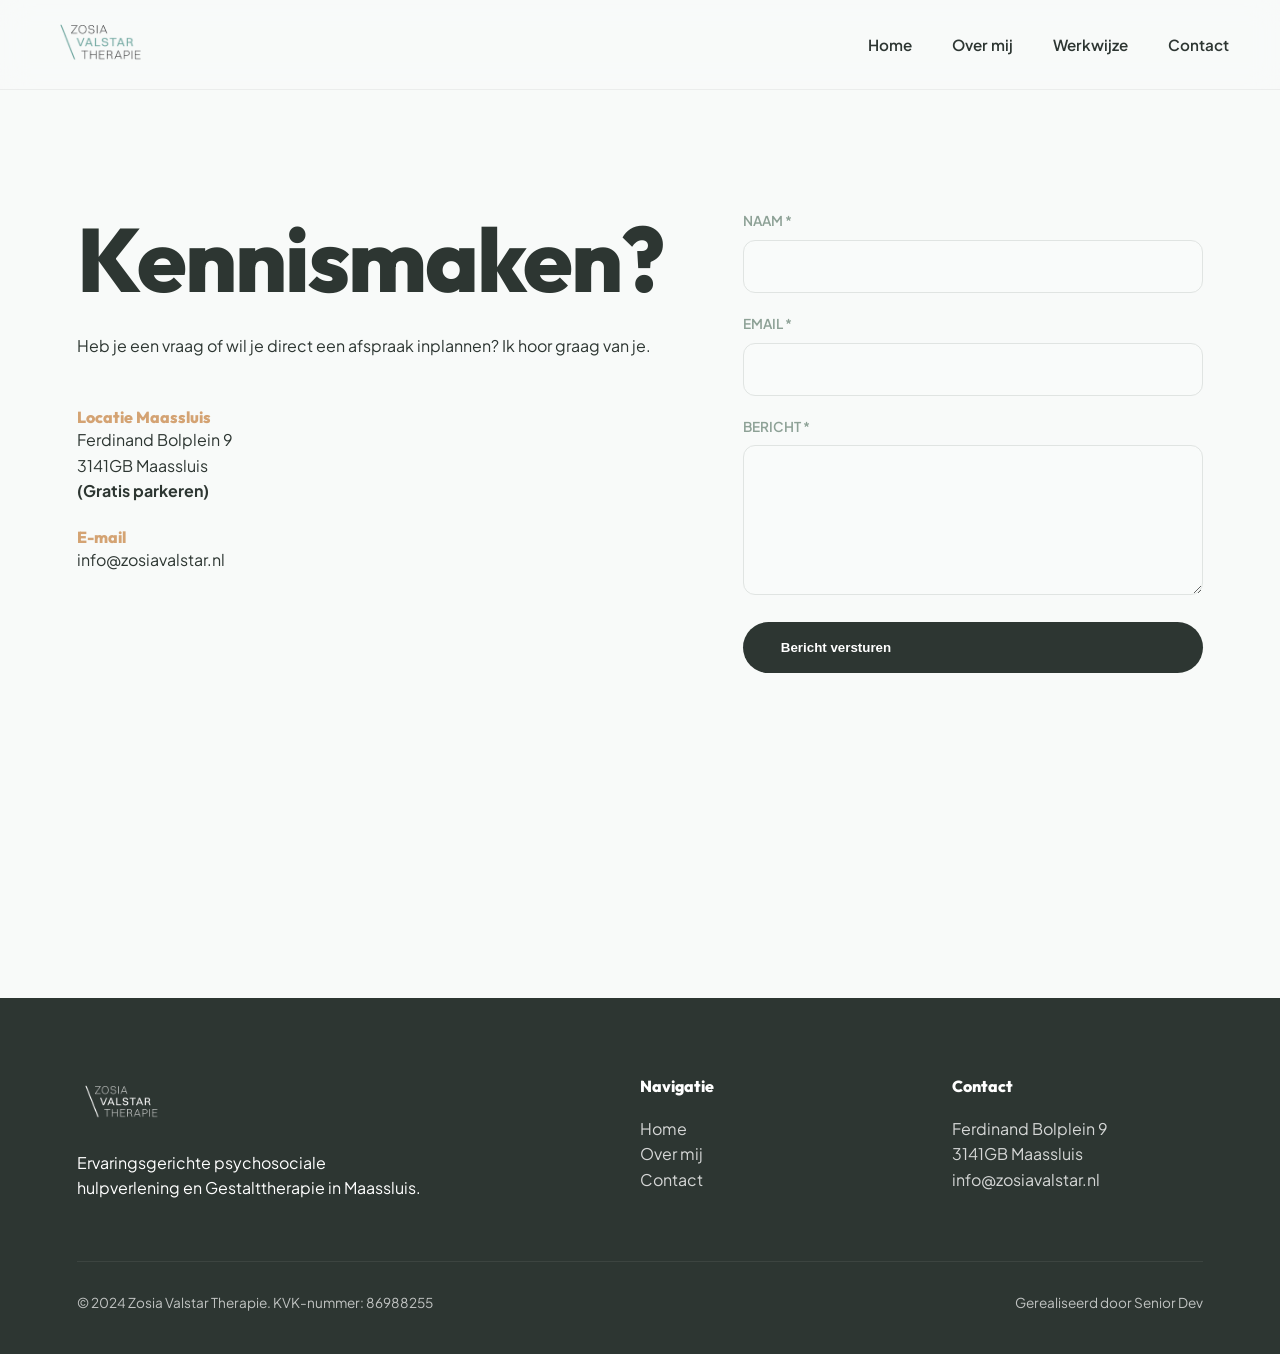
==== contact.html @ e58a418a "Add files via upload" ====
<!DOCTYPE html>
<html lang="nl">
<head>
    <meta charset="UTF-8">
    <meta name="viewport" content="width=device-width, initial-scale=1.0">
    <title>Contact | Zosia Valstar Therapie</title>
    <link rel="stylesheet" href="style.css">
</head>
<body>
    <div id="header-placeholder"></div>
    <main style="padding-top: var(--header-h);">
        <section class="section">
            <div class="contact-grid">
                <div class="reveal">
                    <h2 class="massive-title">Kennismaken?</h2>
                    <p>Heb je een vraag of wil je direct een afspraak inplannen? Ik hoor graag van je.</p>
                    <br><br>
                    <h4 class="text-accent">Locatie Maassluis</h4>
                    <p>Ferdinand Bolplein 9<br>3141GB Maassluis<br><strong>(Gratis parkeren)</strong></p>
                    <br>
                    <h4 class="text-accent">E-mail</h4>
                    <p>info@zosiavalstar.nl</p>
                    <br>
                    <div style="width: 100%; height: 250px; border-radius: var(--radius); overflow: hidden; margin-top: 30px;">
                        <iframe src="https://www.google.com/maps/embed?pb=!1m18!1m12!1m3!1d2462.8364843997784!2d4.246476112520864!3d51.91866717178971!2m3!1f0!2f0!3f0!3m2!1i1024!2i768!4f13.1!3m3!1m2!1s0x47c4490f23f81e7d%3A0xc068869c99666014!2sFerdinand%20Bolplein%209%2C%203141%20GB%20Maassluis!5e0!3m2!1snl!2snl!4v1715600000000!5m2!1snl!2snl" width="100%" height="100%" style="border:0;" allowfullscreen="" loading="lazy"></iframe>
                    </div>
                </div>
                <div class="form-card reveal">
                    <form action="https://formspree.io/f/jouw-id" method="POST">
                        <div class="f-group">
                            <label>Naam *</label>
                            <input type="text" name="name" required>
                        </div>
                        <div class="f-group">
                            <label>Email *</label>
                            <input type="email" name="email" required>
                        </div>
                        <div class="f-group">
                            <label>Bericht *</label>
                            <textarea name="message" required style="height: 150px;"></textarea>
                        </div>
                        <!-- Honeypot -->
                        <input type="text" name="_gotcha" style="display:none">
                        <button type="submit" class="btn" style="width: 100%;">Bericht versturen</button>
                    </form>
                </div>
            </div>
        </section>
    </main>
    <div id="footer-placeholder"></div>
    <script src="js/script.js"></script>
</body>
</html>
---- style.css ----
/* Google Fonts */
@import url('https://fonts.googleapis.com/css2?family=Outfit:wght@300;400;600;800&family=Plus+Jakarta+Sans:ital,wght@0,300;0,400;0,600;1,400&display=swap');

:root {
    --bg-light: #F8FAF9;
    --dark: #2D3632;
    --sage: #8DA196;
    --sage-light: #DCE3E0;
    --accent: #D4A373; /* Warm Terra */
    --white: #FFFFFF;
    --glass: rgba(248, 250, 249, 0.85);
    --header-h: 90px;
    --radius: 24px;
    --ease: cubic-bezier(0.23, 1, 0.32, 1);
}

* { margin: 0; padding: 0; box-sizing: border-box; }

body {
    font-family: 'Plus Jakarta Sans', sans-serif;
    background-color: var(--bg-light);
    color: var(--dark);
    line-height: 1.6;
    overflow-x: hidden;
    -webkit-font-smoothing: antialiased;
}

h1, h2, h3, h4 { font-family: 'Outfit', sans-serif; font-weight: 800; line-height: 1.1; }

/* --- REVEAL ANIMATIONS --- */
.reveal { opacity: 0; transform: translateY(40px); transition: all 1s var(--ease); }
.reveal.visible { opacity: 1; transform: translateY(0); }

/* --- HEADER --- */
#site-header {
    position: fixed; top: 0; width: 100%; height: var(--header-h);
    z-index: 1000; display: flex; align-items: center; justify-content: space-between;
    padding: 0 4%; background: var(--glass); backdrop-filter: blur(15px);
    border-bottom: 1px solid rgba(0,0,0,0.05);
}

.header-logo img { height: 50px; width: auto; transition: transform 0.3s var(--ease); }
.header-logo:hover img { transform: scale(1.05); }

.nav-links { display: flex; gap: 40px; list-style: none; }
.nav-links a { text-decoration: none; color: var(--dark); font-weight: 600; font-size: 0.95rem; transition: 0.3s; }
.nav-links a:hover { color: var(--accent); }

.hamburger { display: none; cursor: pointer; border: none; background: none; z-index: 1001; }
.hamburger span { display: block; width: 25px; height: 2px; background: var(--dark); margin: 5px; transition: 0.3s; }

/* --- HERO --- */
.hero { display: flex; min-height: 100vh; width: 100%; }
.hero-text { width: 55%; padding: 12% 6% 6%; display: flex; flex-direction: column; justify-content: center; }
.hero-image { width: 45%; background: url('assets/images/portret.webp') center/cover no-repeat; }

.massive-title { font-size: clamp(3rem, 7vw, 6rem); margin-bottom: 24px; letter-spacing: -2px; }
.text-accent { color: var(--accent); }

/* --- SECTIONS --- */
.section { padding: 120px 6%; width: 100%; }
.bg-sage { background-color: var(--sage-light); }
.bg-dark { background-color: var(--dark); color: var(--white); }

.btn {
    display: inline-flex; align-items: center; padding: 18px 38px;
    background: var(--dark); color: white; border-radius: 50px;
    text-decoration: none; font-weight: 700; transition: 0.4s var(--ease);
    border: none; cursor: pointer;
}
.btn:hover { background: var(--accent); transform: translateY(-5px); box-shadow: 0 10px 30px rgba(212,163,115,0.3); }

/* --- GRID & CARDS --- */
.grid { display: grid; grid-template-columns: repeat(auto-fit, minmax(300px, 1fr)); gap: 40px; }
.card { background: var(--white); padding: 50px; border-radius: var(--radius); border: 1px solid rgba(0,0,0,0.05); height: 100%; }

/* --- FORMS --- */
.contact-grid { display: grid; grid-template-columns: 1fr 1fr; gap: 80px; }
.f-group { margin-bottom: 20px; }
.f-group label { display: block; margin-bottom: 8px; font-weight: 600; font-size: 0.85rem; text-transform: uppercase; color: var(--sage); }
.f-group input, .f-group textarea {
    width: 100%; padding: 15px; border: 1px solid #E0E4E2; border-radius: 12px;
    font-family: inherit; font-size: 1rem; background: #F9FBFA; outline: none;
}
.f-group input:focus, .f-group textarea:focus { border-color: var(--accent); }

/* --- FOOTER --- */
footer { background: var(--dark); color: var(--white); padding: 80px 6% 40px; }
.footer-logo img { height: 45px; filter: brightness(0) invert(1); margin-bottom: 20px; }
.footer-grid { display: grid; grid-template-columns: 2fr 1fr 1fr; gap: 60px; }
.footer-bottom { border-top: 1px solid rgba(255,255,255,0.1); margin-top: 60px; padding-top: 30px; display: flex; justify-content: space-between; font-size: 0.85rem; opacity: 0.7; }

/* --- MOBILE --- */
@media (max-width: 1024px) {
    .hero { flex-direction: column-reverse; }
    .hero-text, .hero-image { width: 100%; }
    .hero-image { height: 60vh; }
    .contact-grid, .footer-grid { grid-template-columns: 1fr; }
    .nav-links { 
        position: fixed; top: 0; right: -100%; width: 80%; height: 100vh; 
        background: var(--white); flex-direction: column; justify-content: center; 
        align-items: center; transition: 0.5s var(--ease); box-shadow: -10px 0 30px rgba(0,0,0,0.1);
    }
    .nav-links.active { right: 0; }
    .hamburger { display: block; }
}

/* Cookie Banner */
.cookie-banner {
    position: fixed; bottom: 30px; left: 30px; right: 30px;
    background: var(--dark); color: white; padding: 25px;
    border-radius: 20px; z-index: 2000; display: none;
    align-items: center; justify-content: space-between; gap: 20px;
}
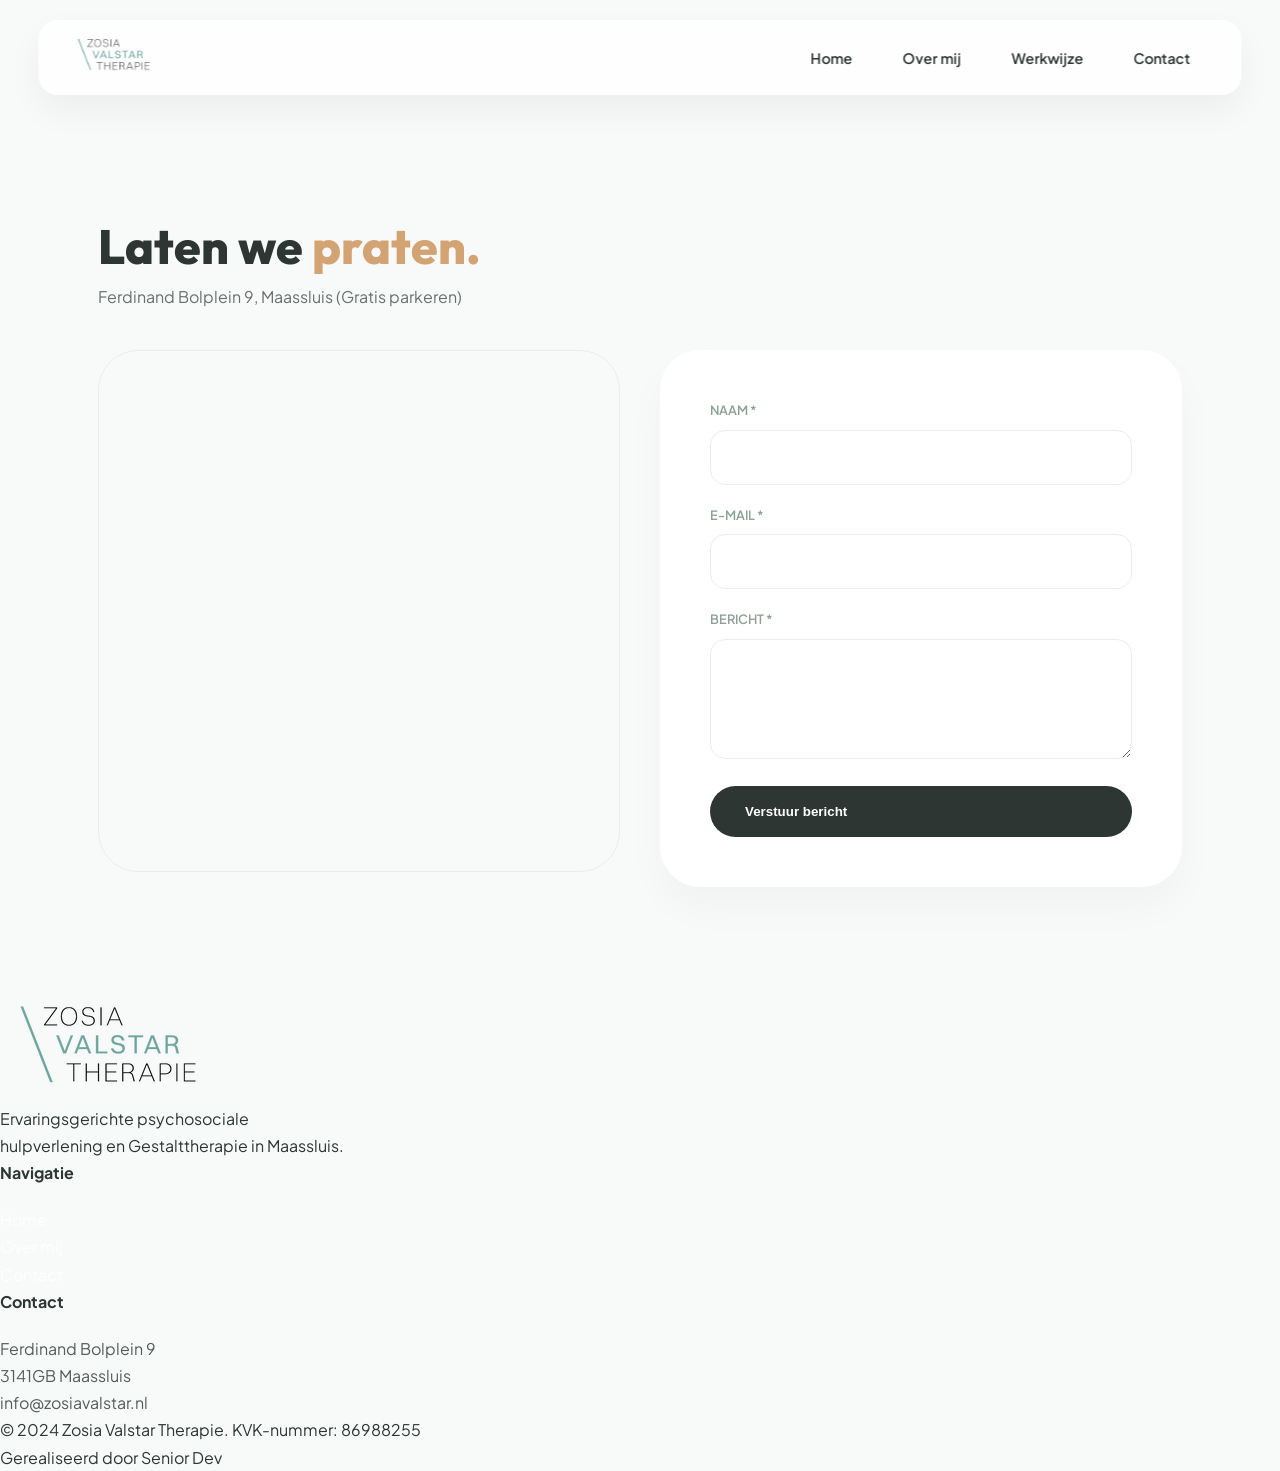
==== commit b0280bd7: "Add files via upload" ====
--- a/contact.html
+++ b/contact.html
@@ -3,50 +3,46 @@
 <head>
     <meta charset="UTF-8">
     <meta name="viewport" content="width=device-width, initial-scale=1.0">
-    <title>Contact | Zosia Valstar Therapie</title>
+    <title>Contact | Zosia Valstar</title>
     <link rel="stylesheet" href="style.css">
 </head>
 <body>
     <div id="header-placeholder"></div>
-    <main style="padding-top: var(--header-h);">
+
+    <main class="container-wide" style="padding-top: 120px;">
         <section class="section">
-            <div class="contact-grid">
-                <div class="reveal">
-                    <h2 class="massive-title">Kennismaken?</h2>
-                    <p>Heb je een vraag of wil je direct een afspraak inplannen? Ik hoor graag van je.</p>
-                    <br><br>
-                    <h4 class="text-accent">Locatie Maassluis</h4>
-                    <p>Ferdinand Bolplein 9<br>3141GB Maassluis<br><strong>(Gratis parkeren)</strong></p>
-                    <br>
-                    <h4 class="text-accent">E-mail</h4>
-                    <p>info@zosiavalstar.nl</p>
-                    <br>
-                    <div style="width: 100%; height: 250px; border-radius: var(--radius); overflow: hidden; margin-top: 30px;">
-                        <iframe src="https://www.google.com/maps/embed?pb=!1m18!1m12!1m3!1d2462.8364843997784!2d4.246476112520864!3d51.91866717178971!2m3!1f0!2f0!3f0!3m2!1i1024!2i768!4f13.1!3m3!1m2!1s0x47c4490f23f81e7d%3A0xc068869c99666014!2sFerdinand%20Bolplein%209%2C%203141%20GB%20Maassluis!5e0!3m2!1snl!2snl!4v1715600000000!5m2!1snl!2snl" width="100%" height="100%" style="border:0;" allowfullscreen="" loading="lazy"></iframe>
-                    </div>
+            <h2 class="reveal" style="font-size: 3rem; margin-bottom: 10px;">Laten we <span style="color:var(--accent)">praten.</span></h2>
+            <p class="reveal" style="opacity: 0.7; margin-bottom: 40px;">Ferdinand Bolplein 9, Maassluis (Gratis parkeren)</p>
+
+            <div class="contact-container">
+                <!-- Links: Kaart -->
+                <div class="map-box reveal">
+                    <iframe src="https://www.google.com/maps/embed?pb=!1m18!1m12!1m3!1d2462.8364843997784!2d4.246476112520864!3d51.91866717178971!2m3!1f0!2f0!3f0!3m2!1i1024!2i768!4f13.1!3m3!1m2!1s0x47c4490f23f81e7d%3A0xc068869c99666014!2sFerdinand%20Bolplein%209%2C%203141%20GB%20Maassluis!5e0!3m2!1snl!2snl!4v1715600000000" width="100%" height="100%" style="border:0;" allowfullscreen="" loading="lazy"></iframe>
                 </div>
-                <div class="form-card reveal">
+
+                <!-- Rechts: Formulier -->
+                <div class="form-box reveal">
                     <form action="https://formspree.io/f/jouw-id" method="POST">
                         <div class="f-group">
                             <label>Naam *</label>
                             <input type="text" name="name" required>
                         </div>
                         <div class="f-group">
-                            <label>Email *</label>
+                            <label>E-mail *</label>
                             <input type="email" name="email" required>
                         </div>
                         <div class="f-group">
                             <label>Bericht *</label>
-                            <textarea name="message" required style="height: 150px;"></textarea>
+                            <textarea name="message" required style="height: 120px;"></textarea>
                         </div>
-                        <!-- Honeypot -->
                         <input type="text" name="_gotcha" style="display:none">
-                        <button type="submit" class="btn" style="width: 100%;">Bericht versturen</button>
+                        <button type="submit" class="btn" style="width: 100%;">Verstuur bericht</button>
                     </form>
                 </div>
             </div>
         </section>
     </main>
+
     <div id="footer-placeholder"></div>
     <script src="js/script.js"></script>
 </body>
--- a/style.css
+++ b/style.css
@@ -2,113 +2,107 @@
 @import url('https://fonts.googleapis.com/css2?family=Outfit:wght@300;400;600;800&family=Plus+Jakarta+Sans:ital,wght@0,300;0,400;0,600;1,400&display=swap');
 
 :root {
-    --bg-light: #F8FAF9;
+    --bg: #F8FAF9;
     --dark: #2D3632;
     --sage: #8DA196;
-    --sage-light: #DCE3E0;
-    --accent: #D4A373; /* Warm Terra */
+    --sage-light: #E9EDEB;
+    --accent: #D4A373;
     --white: #FFFFFF;
-    --glass: rgba(248, 250, 249, 0.85);
     --header-h: 90px;
-    --radius: 24px;
+    --radius-lg: 40px;
+    --radius-md: 20px;
     --ease: cubic-bezier(0.23, 1, 0.32, 1);
 }
 
 * { margin: 0; padding: 0; box-sizing: border-box; }
-
 body {
     font-family: 'Plus Jakarta Sans', sans-serif;
-    background-color: var(--bg-light);
+    background-color: var(--bg);
     color: var(--dark);
-    line-height: 1.6;
+    line-height: 1.7;
     overflow-x: hidden;
-    -webkit-font-smoothing: antialiased;
 }
 
-h1, h2, h3, h4 { font-family: 'Outfit', sans-serif; font-weight: 800; line-height: 1.1; }
+h1, h2, h3 { font-family: 'Outfit', sans-serif; font-weight: 800; line-height: 1.1; }
 
-/* --- REVEAL ANIMATIONS --- */
-.reveal { opacity: 0; transform: translateY(40px); transition: all 1s var(--ease); }
+/* --- HEADER (Floating Glass) --- */
+#site-header {
+    position: fixed; top: 20px; left: 50%; transform: translateX(-50%);
+    width: 94%; height: 75px; z-index: 1000;
+    display: flex; align-items: center; justify-content: space-between;
+    padding: 0 30px; border-radius: 20px;
+    background: rgba(255, 255, 255, 0.8); backdrop-filter: blur(15px);
+    border: 1px solid rgba(255, 255, 255, 0.4);
+    box-shadow: 0 15px 35px rgba(0,0,0,0.05);
+}
+
+.nav-links { display: flex; gap: 10px; list-style: none; }
+.nav-links a { 
+    text-decoration: none; color: var(--dark); font-weight: 600; font-size: 0.9rem;
+    padding: 10px 20px; border-radius: 12px; transition: 0.3s;
+}
+.nav-links a:hover { background: var(--sage-light); color: var(--accent); }
+
+/* --- ANIMATIONS --- */
+.reveal { opacity: 0; transform: translateY(30px); transition: 1s var(--ease); }
 .reveal.visible { opacity: 1; transform: translateY(0); }
 
-/* --- HEADER --- */
-#site-header {
-    position: fixed; top: 0; width: 100%; height: var(--header-h);
-    z-index: 1000; display: flex; align-items: center; justify-content: space-between;
-    padding: 0 4%; background: var(--glass); backdrop-filter: blur(15px);
-    border-bottom: 1px solid rgba(0,0,0,0.05);
+/* --- HERO & CONTENT BLOCKS --- */
+.container-wide { width: 100%; padding: 0 4%; }
+.flex-split { display: flex; align-items: center; gap: 80px; min-height: 85vh; padding-top: 100px; }
+.flex-text { flex: 1; }
+.flex-image { flex: 1; display: flex; justify-content: flex-end; }
+
+.rounded-img { 
+    width: 100%; max-width: 532px; height: auto; 
+    border-radius: var(--radius-lg); 
+    box-shadow: 0 25px 50px rgba(0,0,0,0.1);
+    transition: 0.5s var(--ease);
+}
+.rounded-img:hover { transform: scale(1.02); }
+
+/* --- GRIDS --- */
+.section { padding: 100px 4%; }
+.grid-3 { display: grid; grid-template-columns: repeat(3, 1fr); gap: 30px; }
+.grid-2 { display: grid; grid-template-columns: 1fr 1fr; gap: 60px; }
+
+.info-card { 
+    background: var(--white); padding: 40px; border-radius: var(--radius-md); 
+    border: 1px solid var(--sage-light); transition: 0.4s;
+}
+.info-card:hover { border-color: var(--accent); transform: translateY(-5px); }
+
+/* --- CONTACT PAGE --- */
+.contact-container { display: grid; grid-template-columns: 1fr 1fr; gap: 40px; margin-top: 40px; }
+.map-box { 
+    width: 100%; aspect-ratio: 1/1; border-radius: var(--radius-lg); 
+    overflow: hidden; border: 1px solid var(--sage-light);
+}
+.form-box { 
+    background: var(--white); padding: 50px; border-radius: var(--radius-lg); 
+    box-shadow: 0 20px 40px rgba(0,0,0,0.03);
 }
 
-.header-logo img { height: 50px; width: auto; transition: transform 0.3s var(--ease); }
-.header-logo:hover img { transform: scale(1.05); }
-
-.nav-links { display: flex; gap: 40px; list-style: none; }
-.nav-links a { text-decoration: none; color: var(--dark); font-weight: 600; font-size: 0.95rem; transition: 0.3s; }
-.nav-links a:hover { color: var(--accent); }
-
-.hamburger { display: none; cursor: pointer; border: none; background: none; z-index: 1001; }
-.hamburger span { display: block; width: 25px; height: 2px; background: var(--dark); margin: 5px; transition: 0.3s; }
-
-/* --- HERO --- */
-.hero { display: flex; min-height: 100vh; width: 100%; }
-.hero-text { width: 55%; padding: 12% 6% 6%; display: flex; flex-direction: column; justify-content: center; }
-.hero-image { width: 45%; background: url('assets/images/portret.webp') center/cover no-repeat; }
-
-.massive-title { font-size: clamp(3rem, 7vw, 6rem); margin-bottom: 24px; letter-spacing: -2px; }
-.text-accent { color: var(--accent); }
-
-/* --- SECTIONS --- */
-.section { padding: 120px 6%; width: 100%; }
-.bg-sage { background-color: var(--sage-light); }
-.bg-dark { background-color: var(--dark); color: var(--white); }
+/* --- FORM ELEMENTS --- */
+.f-group { margin-bottom: 20px; }
+.f-group label { display: block; margin-bottom: 8px; font-weight: 600; color: var(--sage); font-size: 0.8rem; text-transform: uppercase; }
+.f-group input, .f-group textarea {
+    width: 100%; padding: 16px; border: 1.5px solid var(--sage-light); border-radius: 15px;
+    font-family: inherit; font-size: 1rem; outline: none; transition: 0.3s;
+}
+.f-group input:focus { border-color: var(--accent); }
 
 .btn {
-    display: inline-flex; align-items: center; padding: 18px 38px;
-    background: var(--dark); color: white; border-radius: 50px;
-    text-decoration: none; font-weight: 700; transition: 0.4s var(--ease);
-    border: none; cursor: pointer;
+    display: inline-flex; background: var(--dark); color: white; padding: 18px 35px;
+    border-radius: 50px; text-decoration: none; font-weight: 700; border: none; cursor: pointer; transition: 0.3s;
 }
-.btn:hover { background: var(--accent); transform: translateY(-5px); box-shadow: 0 10px 30px rgba(212,163,115,0.3); }
-
-/* --- GRID & CARDS --- */
-.grid { display: grid; grid-template-columns: repeat(auto-fit, minmax(300px, 1fr)); gap: 40px; }
-.card { background: var(--white); padding: 50px; border-radius: var(--radius); border: 1px solid rgba(0,0,0,0.05); height: 100%; }
-
-/* --- FORMS --- */
-.contact-grid { display: grid; grid-template-columns: 1fr 1fr; gap: 80px; }
-.f-group { margin-bottom: 20px; }
-.f-group label { display: block; margin-bottom: 8px; font-weight: 600; font-size: 0.85rem; text-transform: uppercase; color: var(--sage); }
-.f-group input, .f-group textarea {
-    width: 100%; padding: 15px; border: 1px solid #E0E4E2; border-radius: 12px;
-    font-family: inherit; font-size: 1rem; background: #F9FBFA; outline: none;
-}
-.f-group input:focus, .f-group textarea:focus { border-color: var(--accent); }
-
-/* --- FOOTER --- */
-footer { background: var(--dark); color: var(--white); padding: 80px 6% 40px; }
-.footer-logo img { height: 45px; filter: brightness(0) invert(1); margin-bottom: 20px; }
-.footer-grid { display: grid; grid-template-columns: 2fr 1fr 1fr; gap: 60px; }
-.footer-bottom { border-top: 1px solid rgba(255,255,255,0.1); margin-top: 60px; padding-top: 30px; display: flex; justify-content: space-between; font-size: 0.85rem; opacity: 0.7; }
+.btn:hover { background: var(--accent); transform: scale(1.05); }
 
 /* --- MOBILE --- */
 @media (max-width: 1024px) {
-    .hero { flex-direction: column-reverse; }
-    .hero-text, .hero-image { width: 100%; }
-    .hero-image { height: 60vh; }
-    .contact-grid, .footer-grid { grid-template-columns: 1fr; }
-    .nav-links { 
-        position: fixed; top: 0; right: -100%; width: 80%; height: 100vh; 
-        background: var(--white); flex-direction: column; justify-content: center; 
-        align-items: center; transition: 0.5s var(--ease); box-shadow: -10px 0 30px rgba(0,0,0,0.1);
-    }
-    .nav-links.active { right: 0; }
-    .hamburger { display: block; }
-}
-
-/* Cookie Banner */
-.cookie-banner {
-    position: fixed; bottom: 30px; left: 30px; right: 30px;
-    background: var(--dark); color: white; padding: 25px;
-    border-radius: 20px; z-index: 2000; display: none;
-    align-items: center; justify-content: space-between; gap: 20px;
+    .flex-split, .grid-3, .grid-2, .contact-container { flex-direction: column; grid-template-columns: 1fr; gap: 40px; }
+    .flex-image { justify-content: center; }
+    #site-header { width: 92%; padding: 0 15px; }
+    .nav-links { display: none; } /* Hamburger nodig voor productie */
+    .flex-split { text-align: center; }
 }
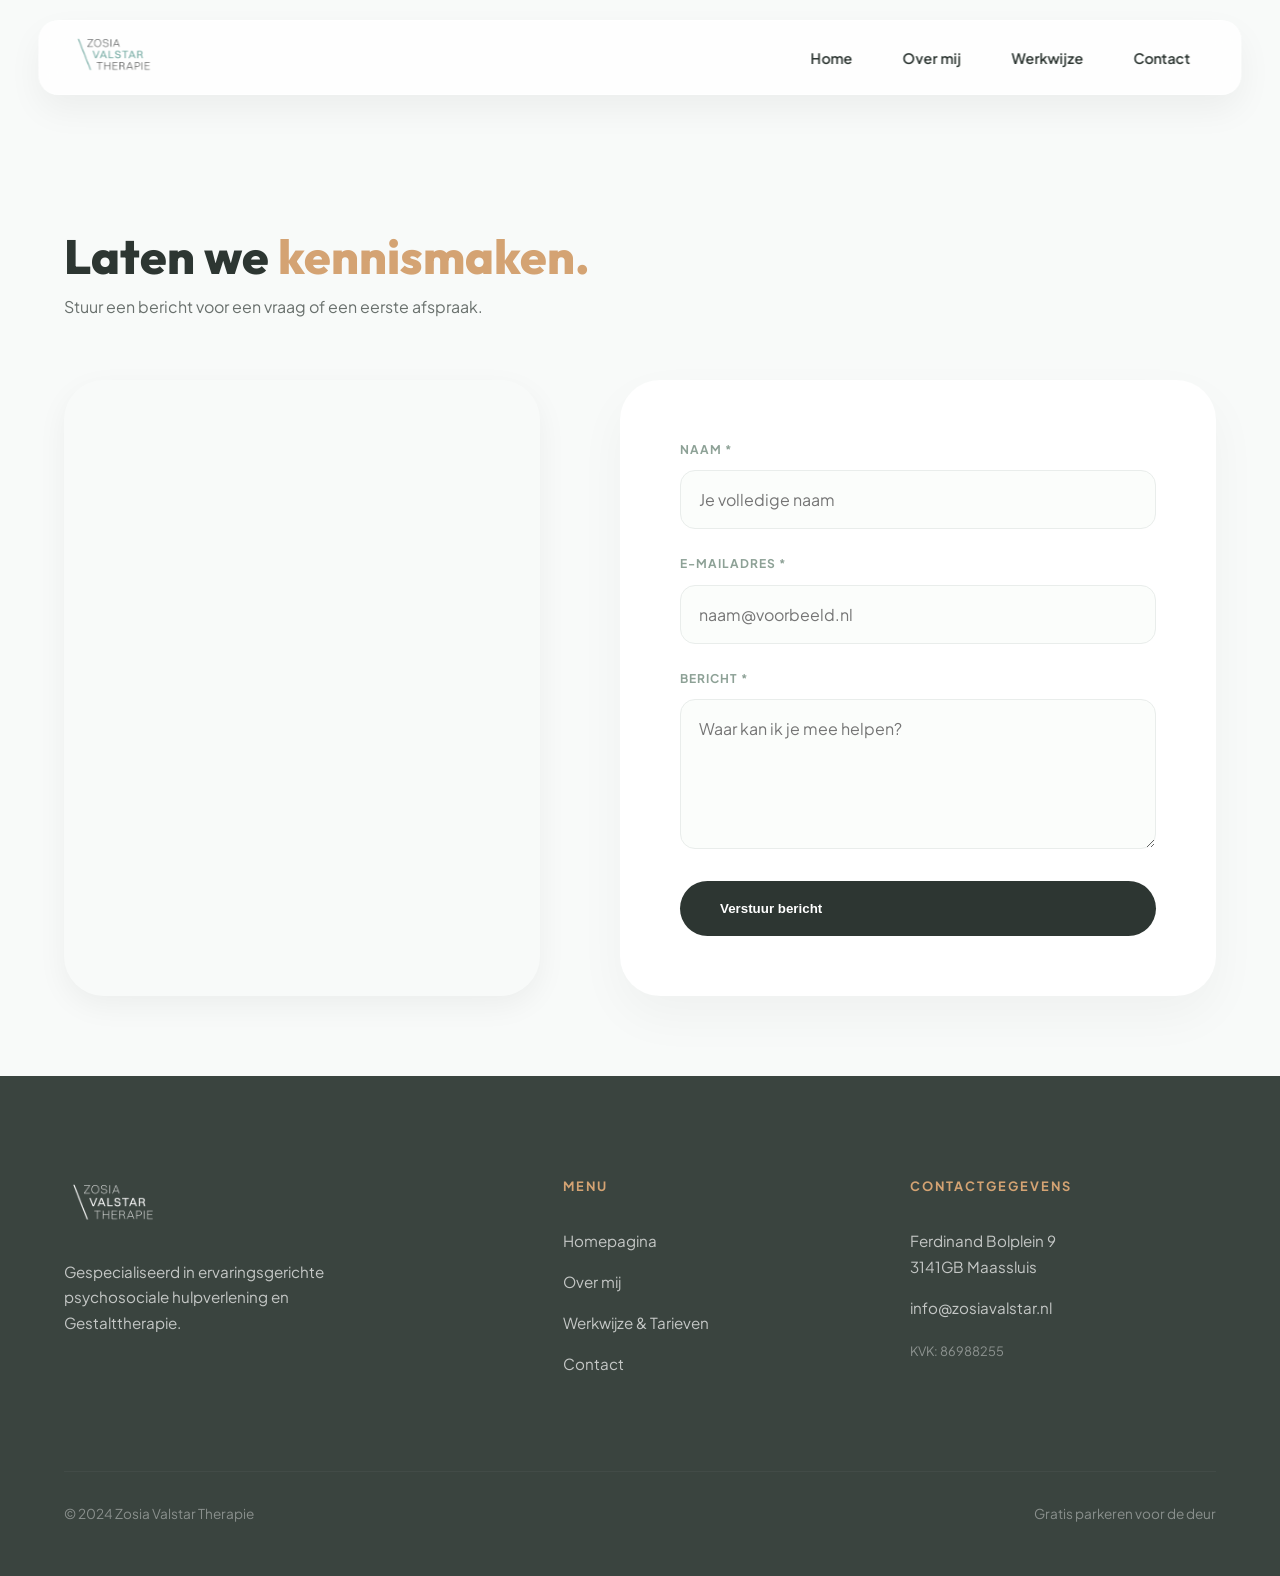
==== commit d64c8db2: "Add files via upload" ====
--- a/contact.html
+++ b/contact.html
@@ -9,31 +9,33 @@
 <body>
     <div id="header-placeholder"></div>
 
-    <main class="container-wide" style="padding-top: 120px;">
+    <main style="padding-top: 150px;">
         <section class="section">
-            <h2 class="reveal" style="font-size: 3rem; margin-bottom: 10px;">Laten we <span style="color:var(--accent)">praten.</span></h2>
-            <p class="reveal" style="opacity: 0.7; margin-bottom: 40px;">Ferdinand Bolplein 9, Maassluis (Gratis parkeren)</p>
+            <div class="reveal" style="max-width: 1200px; margin: 0 auto 60px auto;">
+                <h2 style="font-size: 3rem; margin-bottom: 10px;">Laten we <span style="color:var(--accent)">kennismaken.</span></h2>
+                <p style="opacity: 0.7;">Stuur een bericht voor een vraag of een eerste afspraak.</p>
+            </div>
 
-            <div class="contact-container">
-                <!-- Links: Kaart -->
-                <div class="map-box reveal">
+            <div class="centered-container contact-layout reveal">
+                <!-- Links: De Kaart -->
+                <div class="map-box">
                     <iframe src="https://www.google.com/maps/embed?pb=!1m18!1m12!1m3!1d2462.8364843997784!2d4.246476112520864!3d51.91866717178971!2m3!1f0!2f0!3f0!3m2!1i1024!2i768!4f13.1!3m3!1m2!1s0x47c4490f23f81e7d%3A0xc068869c99666014!2sFerdinand%20Bolplein%209%2C%203141%20GB%20Maassluis!5e0!3m2!1snl!2snl!4v1715600000000" width="100%" height="100%" style="border:0;" allowfullscreen="" loading="lazy"></iframe>
                 </div>
 
-                <!-- Rechts: Formulier -->
-                <div class="form-box reveal">
+                <!-- Rechts: Het Formulier -->
+                <div class="form-box">
                     <form action="https://formspree.io/f/jouw-id" method="POST">
                         <div class="f-group">
                             <label>Naam *</label>
-                            <input type="text" name="name" required>
+                            <input type="text" name="name" placeholder="Je volledige naam" required>
                         </div>
                         <div class="f-group">
-                            <label>E-mail *</label>
-                            <input type="email" name="email" required>
+                            <label>E-mailadres *</label>
+                            <input type="email" name="email" placeholder="naam@voorbeeld.nl" required>
                         </div>
                         <div class="f-group">
                             <label>Bericht *</label>
-                            <textarea name="message" required style="height: 120px;"></textarea>
+                            <textarea name="message" placeholder="Waar kan ik je mee helpen?" required style="height: 150px;"></textarea>
                         </div>
                         <input type="text" name="_gotcha" style="display:none">
                         <button type="submit" class="btn" style="width: 100%;">Verstuur bericht</button>
--- a/style.css
+++ b/style.css
@@ -4,6 +4,7 @@
 :root {
     --bg: #F8FAF9;
     --dark: #2D3632;
+    --footer-bg: #3A443F;
     --sage: #8DA196;
     --sage-light: #E9EDEB;
     --accent: #D4A373;
@@ -12,6 +13,7 @@
     --radius-lg: 40px;
     --radius-md: 20px;
     --ease: cubic-bezier(0.23, 1, 0.32, 1);
+    --container-max: 1200px; /* Iets breder voor een ruimtelijker gevoel */
 }
 
 * { margin: 0; padding: 0; box-sizing: border-box; }
@@ -25,7 +27,7 @@
 
 h1, h2, h3 { font-family: 'Outfit', sans-serif; font-weight: 800; line-height: 1.1; }
 
-/* --- HEADER (Floating Glass) --- */
+/* --- HEADER --- */
 #site-header {
     position: fixed; top: 20px; left: 50%; transform: translateX(-50%);
     width: 94%; height: 75px; z-index: 1000;
@@ -47,62 +49,63 @@
 .reveal { opacity: 0; transform: translateY(30px); transition: 1s var(--ease); }
 .reveal.visible { opacity: 1; transform: translateY(0); }
 
-/* --- HERO & CONTENT BLOCKS --- */
-.container-wide { width: 100%; padding: 0 4%; }
-.flex-split { display: flex; align-items: center; gap: 80px; min-height: 85vh; padding-top: 100px; }
-.flex-text { flex: 1; }
-.flex-image { flex: 1; display: flex; justify-content: flex-end; }
+/* --- GECENTREERDE LAYOUTS --- */
+.section { padding: 80px 5%; width: 100%; }
+.centered-container { 
+    max-width: var(--container-max); 
+    margin: 0 auto; 
+    display: flex; 
+    align-items: center; 
+    justify-content: space-between;
+    gap: 80px; 
+}
+
+.flex-text { flex: 1.2; }
+.flex-image { flex: 1; display: flex; justify-content: center; }
 
 .rounded-img { 
-    width: 100%; max-width: 532px; height: auto; 
+    width: 100%; max-width: 500px; height: auto; 
     border-radius: var(--radius-lg); 
-    box-shadow: 0 25px 50px rgba(0,0,0,0.1);
-    transition: 0.5s var(--ease);
-}
-.rounded-img:hover { transform: scale(1.02); }
-
-/* --- GRIDS --- */
-.section { padding: 100px 4%; }
-.grid-3 { display: grid; grid-template-columns: repeat(3, 1fr); gap: 30px; }
-.grid-2 { display: grid; grid-template-columns: 1fr 1fr; gap: 60px; }
-
-.info-card { 
-    background: var(--white); padding: 40px; border-radius: var(--radius-md); 
-    border: 1px solid var(--sage-light); transition: 0.4s;
-}
-.info-card:hover { border-color: var(--accent); transform: translateY(-5px); }
-
-/* --- CONTACT PAGE --- */
-.contact-container { display: grid; grid-template-columns: 1fr 1fr; gap: 40px; margin-top: 40px; }
-.map-box { 
-    width: 100%; aspect-ratio: 1/1; border-radius: var(--radius-lg); 
-    overflow: hidden; border: 1px solid var(--sage-light);
-}
-.form-box { 
-    background: var(--white); padding: 50px; border-radius: var(--radius-lg); 
-    box-shadow: 0 20px 40px rgba(0,0,0,0.03);
+    box-shadow: 0 25px 60px rgba(0,0,0,0.08);
 }
 
-/* --- FORM ELEMENTS --- */
-.f-group { margin-bottom: 20px; }
-.f-group label { display: block; margin-bottom: 8px; font-weight: 600; color: var(--sage); font-size: 0.8rem; text-transform: uppercase; }
+/* --- CONTACT FORMULIER --- */
+.contact-layout { align-items: stretch; } /* Zorgt dat kaart en form even hoog zijn */
+.map-box { flex: 1; border-radius: var(--radius-lg); overflow: hidden; min-height: 500px; box-shadow: 0 10px 30px rgba(0,0,0,0.05); }
+.form-box { flex: 1; background: var(--white); padding: 60px; border-radius: var(--radius-lg); box-shadow: 0 20px 50px rgba(0,0,0,0.04); }
+
+.f-group { margin-bottom: 25px; }
+.f-group label { display: block; margin-bottom: 10px; font-weight: 700; color: var(--sage); font-size: 0.75rem; text-transform: uppercase; letter-spacing: 1px; }
 .f-group input, .f-group textarea {
-    width: 100%; padding: 16px; border: 1.5px solid var(--sage-light); border-radius: 15px;
-    font-family: inherit; font-size: 1rem; outline: none; transition: 0.3s;
+    width: 100%; padding: 18px; border: 1.5px solid var(--sage-light); border-radius: 15px;
+    font-family: inherit; font-size: 1rem; outline: none; transition: 0.3s; background: #FBFDFB;
 }
-.f-group input:focus { border-color: var(--accent); }
+.f-group input:focus, .f-group textarea:focus { border-color: var(--accent); background: #fff; }
 
 .btn {
-    display: inline-flex; background: var(--dark); color: white; padding: 18px 35px;
+    display: inline-flex; background: var(--dark); color: white; padding: 20px 40px;
     border-radius: 50px; text-decoration: none; font-weight: 700; border: none; cursor: pointer; transition: 0.3s;
 }
-.btn:hover { background: var(--accent); transform: scale(1.05); }
+.btn:hover { background: var(--accent); transform: scale(1.03); }
+
+/* --- FOOTER (Breed & Gecentreerd) --- */
+footer { background: var(--footer-bg); color: var(--white); padding: 100px 5% 50px; }
+.footer-inner { 
+    max-width: var(--container-max); 
+    margin: 0 auto; 
+    display: flex;
+    justify-content: space-between; /* Verdeelt de kolommen over de hele breedte */
+    gap: 40px;
+}
+.footer-col { flex: 1; }
+.footer-col h4 { color: var(--accent); margin-bottom: 30px; text-transform: uppercase; font-size: 0.8rem; letter-spacing: 2px; }
+.footer-col p, .footer-col a { color: rgba(255,255,255,0.7); text-decoration: none; font-size: 0.95rem; display: block; margin-bottom: 15px; }
+.footer-col a:hover { color: var(--white); }
 
 /* --- MOBILE --- */
 @media (max-width: 1024px) {
-    .flex-split, .grid-3, .grid-2, .contact-container { flex-direction: column; grid-template-columns: 1fr; gap: 40px; }
-    .flex-image { justify-content: center; }
-    #site-header { width: 92%; padding: 0 15px; }
-    .nav-links { display: none; } /* Hamburger nodig voor productie */
-    .flex-split { text-align: center; }
+    .centered-container { flex-direction: column !important; text-align: center; gap: 40px; }
+    .footer-inner { flex-direction: column; text-align: center; }
+    .flex-text, .flex-image, .map-box, .form-box { flex: none; width: 100%; }
+    .map-box { min-height: 350px; }
 }
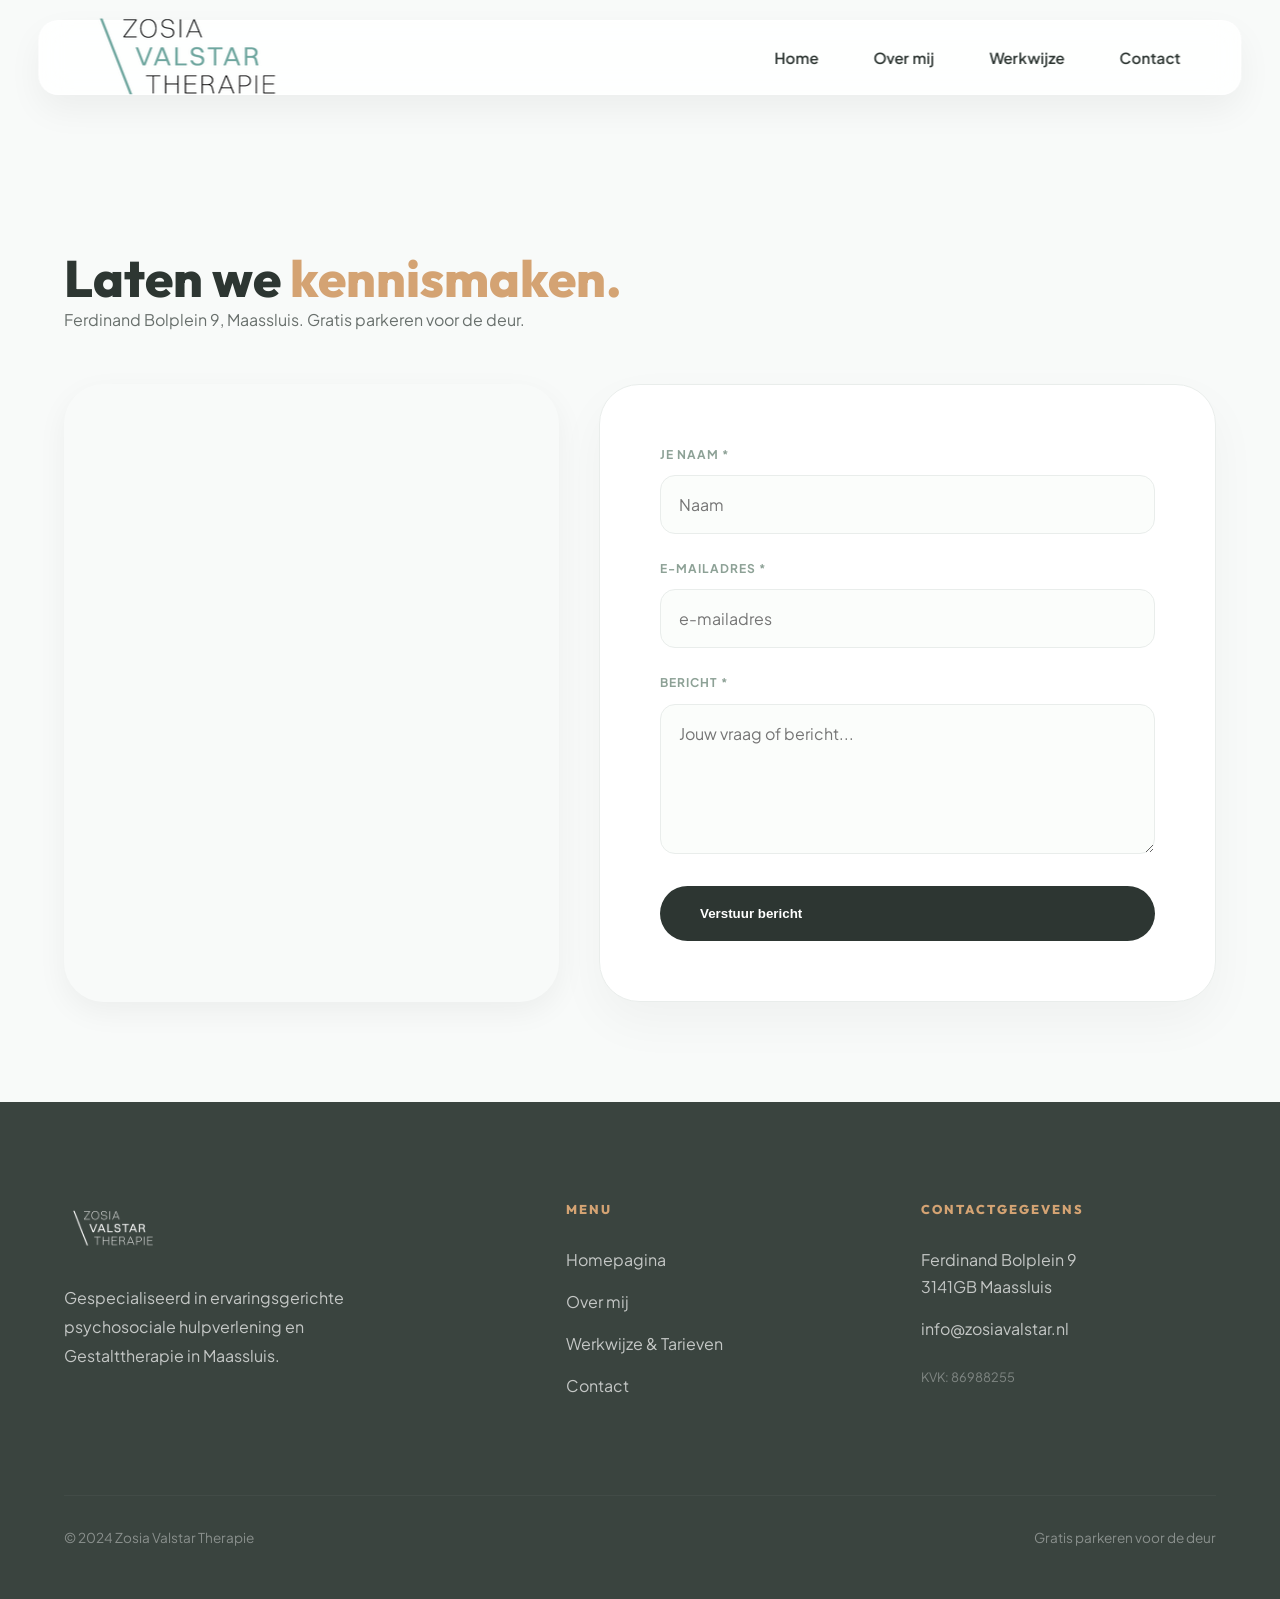
==== commit d5d1795a: "Add files via upload" ====
--- a/contact.html
+++ b/contact.html
@@ -11,31 +11,31 @@
 
     <main style="padding-top: 150px;">
         <section class="section">
-            <div class="reveal" style="max-width: 1200px; margin: 0 auto 60px auto;">
-                <h2 style="font-size: 3rem; margin-bottom: 10px;">Laten we <span style="color:var(--accent)">kennismaken.</span></h2>
-                <p style="opacity: 0.7;">Stuur een bericht voor een vraag of een eerste afspraak.</p>
+            <div class="reveal" style="max-width: var(--container-max); margin: 0 auto 50px;">
+                <h2 style="font-size: 3.2rem;">Laten we <span style="color:var(--accent)">kennismaken.</span></h2>
+                <p style="opacity: 0.7;">Ferdinand Bolplein 9, Maassluis. Gratis parkeren voor de deur.</p>
             </div>
 
             <div class="centered-container contact-layout reveal">
-                <!-- Links: De Kaart -->
+                <!-- Kaart links -->
                 <div class="map-box">
                     <iframe src="https://www.google.com/maps/embed?pb=!1m18!1m12!1m3!1d2462.8364843997784!2d4.246476112520864!3d51.91866717178971!2m3!1f0!2f0!3f0!3m2!1i1024!2i768!4f13.1!3m3!1m2!1s0x47c4490f23f81e7d%3A0xc068869c99666014!2sFerdinand%20Bolplein%209%2C%203141%20GB%20Maassluis!5e0!3m2!1snl!2snl!4v1715600000000" width="100%" height="100%" style="border:0;" allowfullscreen="" loading="lazy"></iframe>
                 </div>
 
-                <!-- Rechts: Het Formulier -->
+                <!-- Formulier rechts -->
                 <div class="form-box">
                     <form action="https://formspree.io/f/jouw-id" method="POST">
                         <div class="f-group">
-                            <label>Naam *</label>
-                            <input type="text" name="name" placeholder="Je volledige naam" required>
+                            <label>Je Naam *</label>
+                            <input type="text" name="name" placeholder="Naam" required>
                         </div>
                         <div class="f-group">
                             <label>E-mailadres *</label>
-                            <input type="email" name="email" placeholder="naam@voorbeeld.nl" required>
+                            <input type="email" name="email" placeholder="e-mailadres" required>
                         </div>
                         <div class="f-group">
                             <label>Bericht *</label>
-                            <textarea name="message" placeholder="Waar kan ik je mee helpen?" required style="height: 150px;"></textarea>
+                            <textarea name="message" placeholder="Jouw vraag of bericht..." required style="height: 150px;"></textarea>
                         </div>
                         <input type="text" name="_gotcha" style="display:none">
                         <button type="submit" class="btn" style="width: 100%;">Verstuur bericht</button>
--- a/style.css
+++ b/style.css
@@ -7,13 +7,13 @@
     --footer-bg: #3A443F;
     --sage: #8DA196;
     --sage-light: #E9EDEB;
-    --accent: #D4A373;
+    --accent: #D4A373; /* Terra Accent */
     --white: #FFFFFF;
     --header-h: 90px;
     --radius-lg: 40px;
-    --radius-md: 20px;
+    --radius-md: 24px;
     --ease: cubic-bezier(0.23, 1, 0.32, 1);
-    --container-max: 1200px; /* Iets breder voor een ruimtelijker gevoel */
+    --container-max: 1200px;
 }
 
 * { margin: 0; padding: 0; box-sizing: border-box; }
@@ -25,38 +25,37 @@
     overflow-x: hidden;
 }
 
-h1, h2, h3 { font-family: 'Outfit', sans-serif; font-weight: 800; line-height: 1.1; }
+h1, h2, h3, h4 { font-family: 'Outfit', sans-serif; font-weight: 800; line-height: 1.1; }
 
-/* --- HEADER --- */
+/* --- HEADER (Floating Glass) --- */
 #site-header {
     position: fixed; top: 20px; left: 50%; transform: translateX(-50%);
     width: 94%; height: 75px; z-index: 1000;
     display: flex; align-items: center; justify-content: space-between;
-    padding: 0 30px; border-radius: 20px;
-    background: rgba(255, 255, 255, 0.8); backdrop-filter: blur(15px);
+    padding: 0 40px; border-radius: 20px;
+    background: rgba(255, 255, 255, 0.85); backdrop-filter: blur(15px);
     border: 1px solid rgba(255, 255, 255, 0.4);
     box-shadow: 0 15px 35px rgba(0,0,0,0.05);
 }
 
-.nav-links { display: flex; gap: 10px; list-style: none; }
+.nav-links { display: flex; gap: 15px; list-style: none; }
 .nav-links a { 
-    text-decoration: none; color: var(--dark); font-weight: 600; font-size: 0.9rem;
-    padding: 10px 20px; border-radius: 12px; transition: 0.3s;
+    text-decoration: none; color: var(--dark); font-weight: 600; font-size: 0.95rem;
+    padding: 10px 20px; border-radius: 12px; transition: 0.3s var(--ease);
 }
-.nav-links a:hover { background: var(--sage-light); color: var(--accent); }
+.nav-links a:hover { background: var(--sage-light); color: var(--accent); transform: translateY(-2px); }
 
 /* --- ANIMATIONS --- */
 .reveal { opacity: 0; transform: translateY(30px); transition: 1s var(--ease); }
 .reveal.visible { opacity: 1; transform: translateY(0); }
 
-/* --- GECENTREERDE LAYOUTS --- */
-.section { padding: 80px 5%; width: 100%; }
+/* --- LAYOUTS --- */
+.section { padding: 100px 5%; width: 100%; }
 .centered-container { 
     max-width: var(--container-max); 
     margin: 0 auto; 
     display: flex; 
     align-items: center; 
-    justify-content: space-between;
     gap: 80px; 
 }
 
@@ -66,13 +65,37 @@
 .rounded-img { 
     width: 100%; max-width: 500px; height: auto; 
     border-radius: var(--radius-lg); 
-    box-shadow: 0 25px 60px rgba(0,0,0,0.08);
+    box-shadow: 0 25px 60px rgba(0,0,0,0.1);
 }
 
-/* --- CONTACT FORMULIER --- */
-.contact-layout { align-items: stretch; } /* Zorgt dat kaart en form even hoog zijn */
-.map-box { flex: 1; border-radius: var(--radius-lg); overflow: hidden; min-height: 500px; box-shadow: 0 10px 30px rgba(0,0,0,0.05); }
-.form-box { flex: 1; background: var(--white); padding: 60px; border-radius: var(--radius-lg); box-shadow: 0 20px 50px rgba(0,0,0,0.04); }
+/* --- PRICE CARDS (Werkwijze) --- */
+.price-grid {
+    display: grid;
+    grid-template-columns: repeat(3, 1fr);
+    gap: 30px;
+    margin-top: 50px;
+}
+.price-card {
+    background: var(--white);
+    padding: 50px 40px;
+    border-radius: var(--radius-md);
+    border: 1px solid var(--sage-light);
+    text-align: center;
+    transition: 0.4s var(--ease);
+    display: flex;
+    flex-direction: column;
+    justify-content: space-between;
+}
+.price-card:hover { transform: translateY(-10px); border-color: var(--accent); box-shadow: 0 20px 40px rgba(0,0,0,0.04); }
+.price-card h4 { font-size: 1.5rem; margin-bottom: 15px; color: var(--dark); }
+.price-card p { font-size: 0.95rem; color: var(--sage); margin-bottom: 25px; min-height: 50px; }
+.price-tag { font-size: 2.8rem; font-weight: 800; color: var(--accent); display: block; margin-bottom: 5px; }
+.price-card small { font-weight: 600; text-transform: uppercase; letter-spacing: 1px; color: var(--dark); opacity: 0.4; }
+
+/* --- CONTACT SECTION --- */
+.contact-layout { display: flex; align-items: stretch; gap: 40px; margin-top: 40px; }
+.map-box { flex: 1; border-radius: var(--radius-lg); overflow: hidden; min-height: 550px; box-shadow: 0 10px 30px rgba(0,0,0,0.05); }
+.form-box { flex: 1; background: var(--white); padding: 60px; border-radius: var(--radius-lg); box-shadow: 0 20px 50px rgba(0,0,0,0.04); border: 1px solid var(--sage-light); }
 
 .f-group { margin-bottom: 25px; }
 .f-group label { display: block; margin-bottom: 10px; font-weight: 700; color: var(--sage); font-size: 0.75rem; text-transform: uppercase; letter-spacing: 1px; }
@@ -80,7 +103,7 @@
     width: 100%; padding: 18px; border: 1.5px solid var(--sage-light); border-radius: 15px;
     font-family: inherit; font-size: 1rem; outline: none; transition: 0.3s; background: #FBFDFB;
 }
-.f-group input:focus, .f-group textarea:focus { border-color: var(--accent); background: #fff; }
+.f-group input:focus, .f-group textarea:focus { border-color: var(--accent); background: var(--white); box-shadow: 0 0 0 4px rgba(212, 163, 115, 0.1); }
 
 .btn {
     display: inline-flex; background: var(--dark); color: white; padding: 20px 40px;
@@ -88,24 +111,25 @@
 }
 .btn:hover { background: var(--accent); transform: scale(1.03); }
 
-/* --- FOOTER (Breed & Gecentreerd) --- */
+/* --- FOOTER (Breed & Gebalanceerd) --- */
 footer { background: var(--footer-bg); color: var(--white); padding: 100px 5% 50px; }
 .footer-inner { 
     max-width: var(--container-max); 
     margin: 0 auto; 
     display: flex;
-    justify-content: space-between; /* Verdeelt de kolommen over de hele breedte */
-    gap: 40px;
+    justify-content: space-between; 
+    gap: 60px;
 }
 .footer-col { flex: 1; }
 .footer-col h4 { color: var(--accent); margin-bottom: 30px; text-transform: uppercase; font-size: 0.8rem; letter-spacing: 2px; }
-.footer-col p, .footer-col a { color: rgba(255,255,255,0.7); text-decoration: none; font-size: 0.95rem; display: block; margin-bottom: 15px; }
-.footer-col a:hover { color: var(--white); }
+.footer-col p, .footer-col a { color: rgba(255,255,255,0.7); text-decoration: none; font-size: 1rem; display: block; margin-bottom: 15px; transition: 0.3s; }
+.footer-col a:hover { color: var(--accent); padding-left: 5px; }
 
 /* --- MOBILE --- */
 @media (max-width: 1024px) {
-    .centered-container { flex-direction: column !important; text-align: center; gap: 40px; }
+    .centered-container, .contact-layout, .price-grid { flex-direction: column !important; grid-template-columns: 1fr; }
     .footer-inner { flex-direction: column; text-align: center; }
-    .flex-text, .flex-image, .map-box, .form-box { flex: none; width: 100%; }
-    .map-box { min-height: 350px; }
+    .header-logo img { height: 35px; }
+    .nav-links { display: none; }
+    .form-box, .map-box { flex: none; width: 100%; }
 }
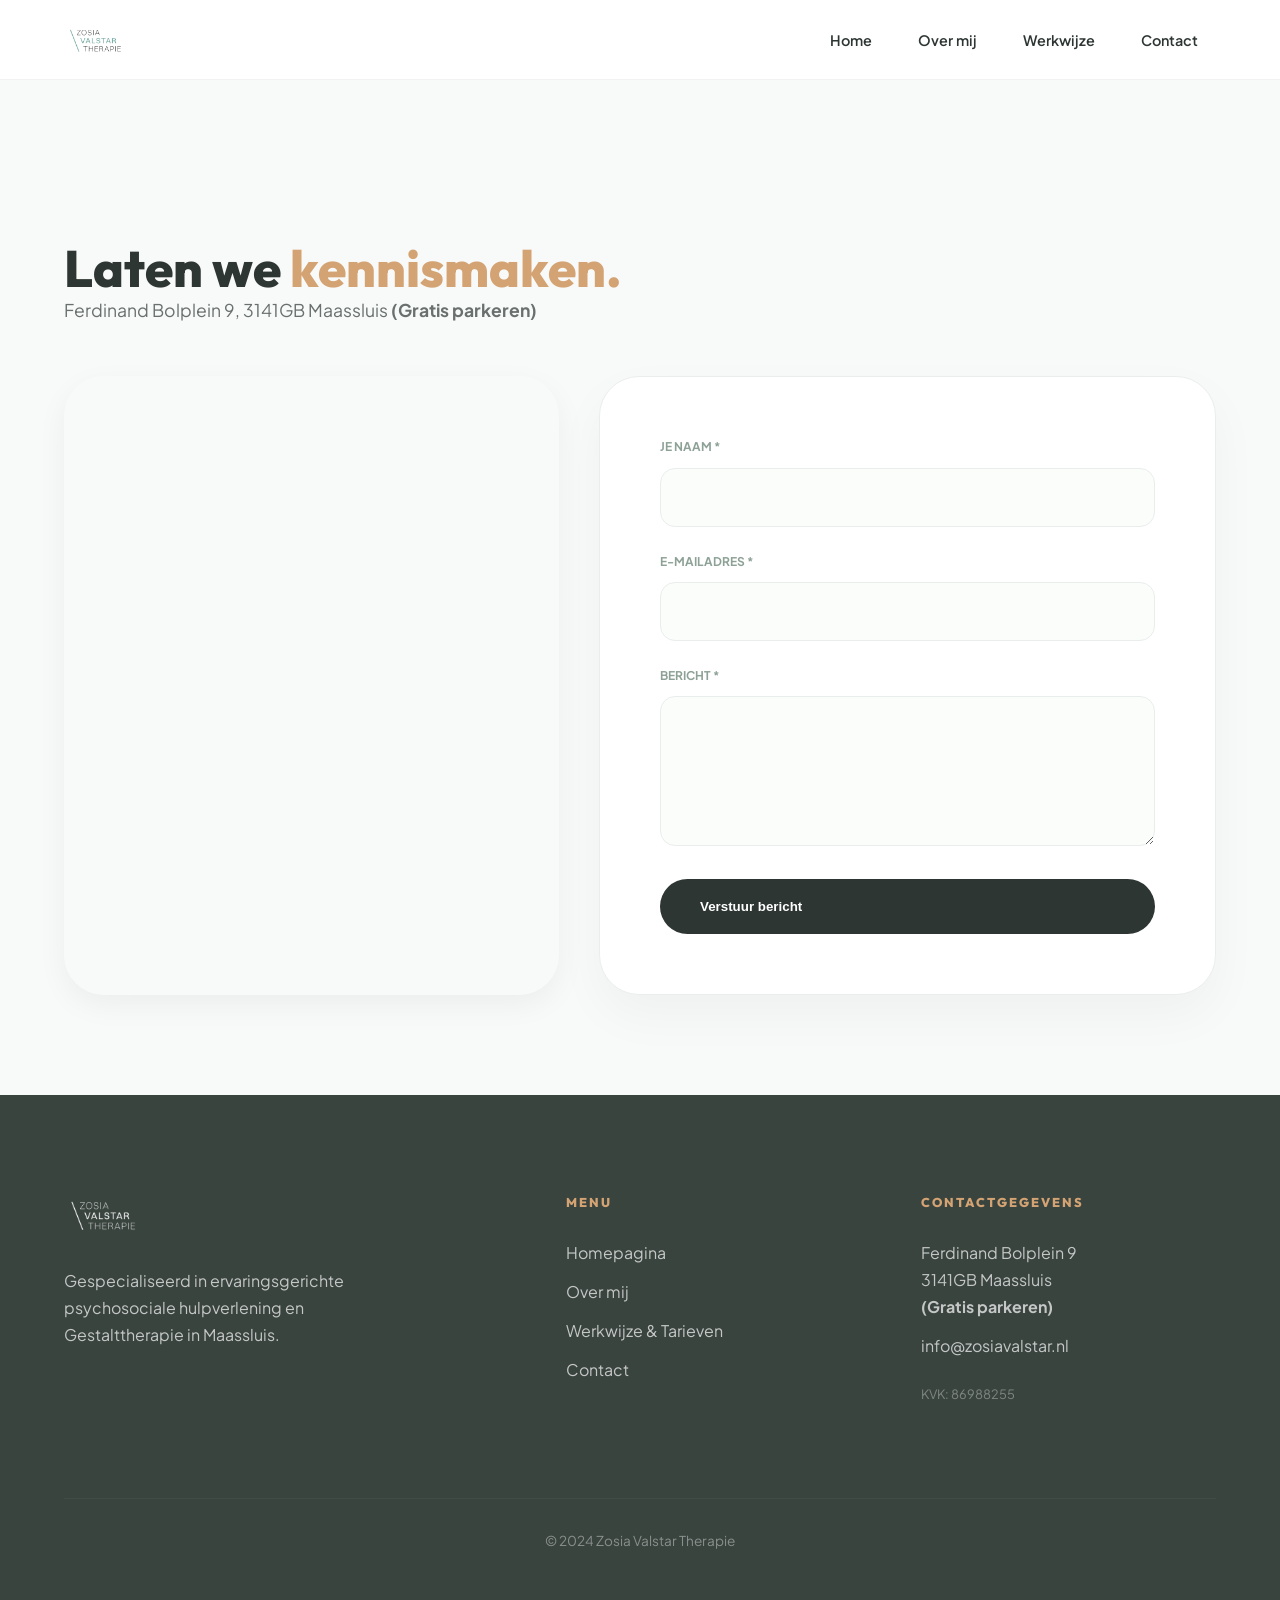
==== commit d5d9e0e0: "Add files via upload" ====
--- a/contact.html
+++ b/contact.html
@@ -9,11 +9,13 @@
 <body>
     <div id="header-placeholder"></div>
 
-    <main style="padding-top: 150px;">
+    <main style="padding-top: 140px;">
         <section class="section">
             <div class="reveal" style="max-width: var(--container-max); margin: 0 auto 50px;">
                 <h2 style="font-size: 3.2rem;">Laten we <span style="color:var(--accent)">kennismaken.</span></h2>
-                <p style="opacity: 0.7;">Ferdinand Bolplein 9, Maassluis. Gratis parkeren voor de deur.</p>
+                <p style="opacity: 0.7; font-size: 1.1rem;">
+                    Ferdinand Bolplein 9, 3141GB Maassluis <strong>(Gratis parkeren)</strong>
+                </p>
             </div>
 
             <div class="centered-container contact-layout reveal">
@@ -27,15 +29,15 @@
                     <form action="https://formspree.io/f/jouw-id" method="POST">
                         <div class="f-group">
                             <label>Je Naam *</label>
-                            <input type="text" name="name" placeholder="Naam" required>
+                            <input type="text" name="name" required>
                         </div>
                         <div class="f-group">
                             <label>E-mailadres *</label>
-                            <input type="email" name="email" placeholder="e-mailadres" required>
+                            <input type="email" name="email" required>
                         </div>
                         <div class="f-group">
                             <label>Bericht *</label>
-                            <textarea name="message" placeholder="Jouw vraag of bericht..." required style="height: 150px;"></textarea>
+                            <textarea name="message" required style="height: 150px;"></textarea>
                         </div>
                         <input type="text" name="_gotcha" style="display:none">
                         <button type="submit" class="btn" style="width: 100%;">Verstuur bericht</button>
--- a/style.css
+++ b/style.css
@@ -7,9 +7,9 @@
     --footer-bg: #3A443F;
     --sage: #8DA196;
     --sage-light: #E9EDEB;
-    --accent: #D4A373; /* Terra Accent */
+    --accent: #D4A373;
     --white: #FFFFFF;
-    --header-h: 90px;
+    --header-h: 80px;
     --radius-lg: 40px;
     --radius-md: 24px;
     --ease: cubic-bezier(0.23, 1, 0.32, 1);
@@ -27,35 +27,41 @@
 
 h1, h2, h3, h4 { font-family: 'Outfit', sans-serif; font-weight: 800; line-height: 1.1; }
 
-/* --- HEADER (Floating Glass) --- */
+/* --- HEADER (Strak & Paginabreed) --- */
 #site-header {
-    position: fixed; top: 20px; left: 50%; transform: translateX(-50%);
-    width: 94%; height: 75px; z-index: 1000;
+    position: fixed; top: 0; left: 0;
+    width: 100%; height: var(--header-h); z-index: 1000;
     display: flex; align-items: center; justify-content: space-between;
-    padding: 0 40px; border-radius: 20px;
-    background: rgba(255, 255, 255, 0.85); backdrop-filter: blur(15px);
-    border: 1px solid rgba(255, 255, 255, 0.4);
-    box-shadow: 0 15px 35px rgba(0,0,0,0.05);
+    padding: 0 5%; 
+    background: rgba(255, 255, 255, 0.9); backdrop-filter: blur(15px);
+    border-bottom: 1px solid rgba(0,0,0,0.05);
 }
 
-.nav-links { display: flex; gap: 15px; list-style: none; }
+.header-logo img { 
+    height: 32px; /* Logo kleiner gemaakt voor subtiele look */
+    width: auto; 
+    display: block;
+}
+
+.nav-links { display: flex; gap: 10px; list-style: none; }
 .nav-links a { 
-    text-decoration: none; color: var(--dark); font-weight: 600; font-size: 0.95rem;
-    padding: 10px 20px; border-radius: 12px; transition: 0.3s var(--ease);
+    text-decoration: none; color: var(--dark); font-weight: 600; font-size: 0.9rem;
+    padding: 8px 18px; border-radius: 10px; transition: 0.3s;
 }
-.nav-links a:hover { background: var(--sage-light); color: var(--accent); transform: translateY(-2px); }
+.nav-links a:hover { color: var(--accent); background: var(--sage-light); }
 
 /* --- ANIMATIONS --- */
 .reveal { opacity: 0; transform: translateY(30px); transition: 1s var(--ease); }
 .reveal.visible { opacity: 1; transform: translateY(0); }
 
-/* --- LAYOUTS --- */
+/* --- GECENTREERDE LAYOUTS --- */
 .section { padding: 100px 5%; width: 100%; }
 .centered-container { 
     max-width: var(--container-max); 
     margin: 0 auto; 
     display: flex; 
     align-items: center; 
+    justify-content: space-between;
     gap: 80px; 
 }
 
@@ -63,47 +69,33 @@
 .flex-image { flex: 1; display: flex; justify-content: center; }
 
 .rounded-img { 
-    width: 100%; max-width: 500px; height: auto; 
+    width: 100%; max-width: 480px; height: auto; 
     border-radius: var(--radius-lg); 
-    box-shadow: 0 25px 60px rgba(0,0,0,0.1);
+    box-shadow: 0 25px 60px rgba(0,0,0,0.08);
 }
 
-/* --- PRICE CARDS (Werkwijze) --- */
-.price-grid {
-    display: grid;
-    grid-template-columns: repeat(3, 1fr);
-    gap: 30px;
-    margin-top: 50px;
-}
+/* --- PRICE CARDS --- */
+.price-grid { display: grid; grid-template-columns: repeat(3, 1fr); gap: 30px; margin-top: 50px; }
 .price-card {
-    background: var(--white);
-    padding: 50px 40px;
-    border-radius: var(--radius-md);
-    border: 1px solid var(--sage-light);
-    text-align: center;
-    transition: 0.4s var(--ease);
-    display: flex;
-    flex-direction: column;
-    justify-content: space-between;
+    background: var(--white); padding: 50px 40px; border-radius: var(--radius-md);
+    border: 1px solid var(--sage-light); text-align: center;
+    transition: 0.4s var(--ease); display: flex; flex-direction: column; justify-content: space-between;
 }
 .price-card:hover { transform: translateY(-10px); border-color: var(--accent); box-shadow: 0 20px 40px rgba(0,0,0,0.04); }
-.price-card h4 { font-size: 1.5rem; margin-bottom: 15px; color: var(--dark); }
-.price-card p { font-size: 0.95rem; color: var(--sage); margin-bottom: 25px; min-height: 50px; }
 .price-tag { font-size: 2.8rem; font-weight: 800; color: var(--accent); display: block; margin-bottom: 5px; }
-.price-card small { font-weight: 600; text-transform: uppercase; letter-spacing: 1px; color: var(--dark); opacity: 0.4; }
+.price-card small { font-weight: 600; text-transform: uppercase; letter-spacing: 1px; color: var(--dark); opacity: 0.4; font-size: 0.7rem; }
 
-/* --- CONTACT SECTION --- */
+/* --- CONTACT --- */
 .contact-layout { display: flex; align-items: stretch; gap: 40px; margin-top: 40px; }
 .map-box { flex: 1; border-radius: var(--radius-lg); overflow: hidden; min-height: 550px; box-shadow: 0 10px 30px rgba(0,0,0,0.05); }
 .form-box { flex: 1; background: var(--white); padding: 60px; border-radius: var(--radius-lg); box-shadow: 0 20px 50px rgba(0,0,0,0.04); border: 1px solid var(--sage-light); }
 
 .f-group { margin-bottom: 25px; }
-.f-group label { display: block; margin-bottom: 10px; font-weight: 700; color: var(--sage); font-size: 0.75rem; text-transform: uppercase; letter-spacing: 1px; }
+.f-group label { display: block; margin-bottom: 10px; font-weight: 700; color: var(--sage); font-size: 0.75rem; text-transform: uppercase; }
 .f-group input, .f-group textarea {
     width: 100%; padding: 18px; border: 1.5px solid var(--sage-light); border-radius: 15px;
     font-family: inherit; font-size: 1rem; outline: none; transition: 0.3s; background: #FBFDFB;
 }
-.f-group input:focus, .f-group textarea:focus { border-color: var(--accent); background: var(--white); box-shadow: 0 0 0 4px rgba(212, 163, 115, 0.1); }
 
 .btn {
     display: inline-flex; background: var(--dark); color: white; padding: 20px 40px;
@@ -111,25 +103,18 @@
 }
 .btn:hover { background: var(--accent); transform: scale(1.03); }
 
-/* --- FOOTER (Breed & Gebalanceerd) --- */
+/* --- FOOTER (Breed & Gecentreerd) --- */
 footer { background: var(--footer-bg); color: var(--white); padding: 100px 5% 50px; }
 .footer-inner { 
-    max-width: var(--container-max); 
-    margin: 0 auto; 
-    display: flex;
-    justify-content: space-between; 
-    gap: 60px;
+    max-width: var(--container-max); margin: 0 auto; 
+    display: flex; justify-content: space-between; gap: 60px;
 }
 .footer-col { flex: 1; }
 .footer-col h4 { color: var(--accent); margin-bottom: 30px; text-transform: uppercase; font-size: 0.8rem; letter-spacing: 2px; }
-.footer-col p, .footer-col a { color: rgba(255,255,255,0.7); text-decoration: none; font-size: 1rem; display: block; margin-bottom: 15px; transition: 0.3s; }
-.footer-col a:hover { color: var(--accent); padding-left: 5px; }
+.footer-col p, .footer-col a { color: rgba(255,255,255,0.7); text-decoration: none; font-size: 1rem; display: block; margin-bottom: 12px; }
 
-/* --- MOBILE --- */
 @media (max-width: 1024px) {
-    .centered-container, .contact-layout, .price-grid { flex-direction: column !important; grid-template-columns: 1fr; }
+    .centered-container, .contact-layout, .price-grid { flex-direction: column !important; }
     .footer-inner { flex-direction: column; text-align: center; }
-    .header-logo img { height: 35px; }
     .nav-links { display: none; }
-    .form-box, .map-box { flex: none; width: 100%; }
 }
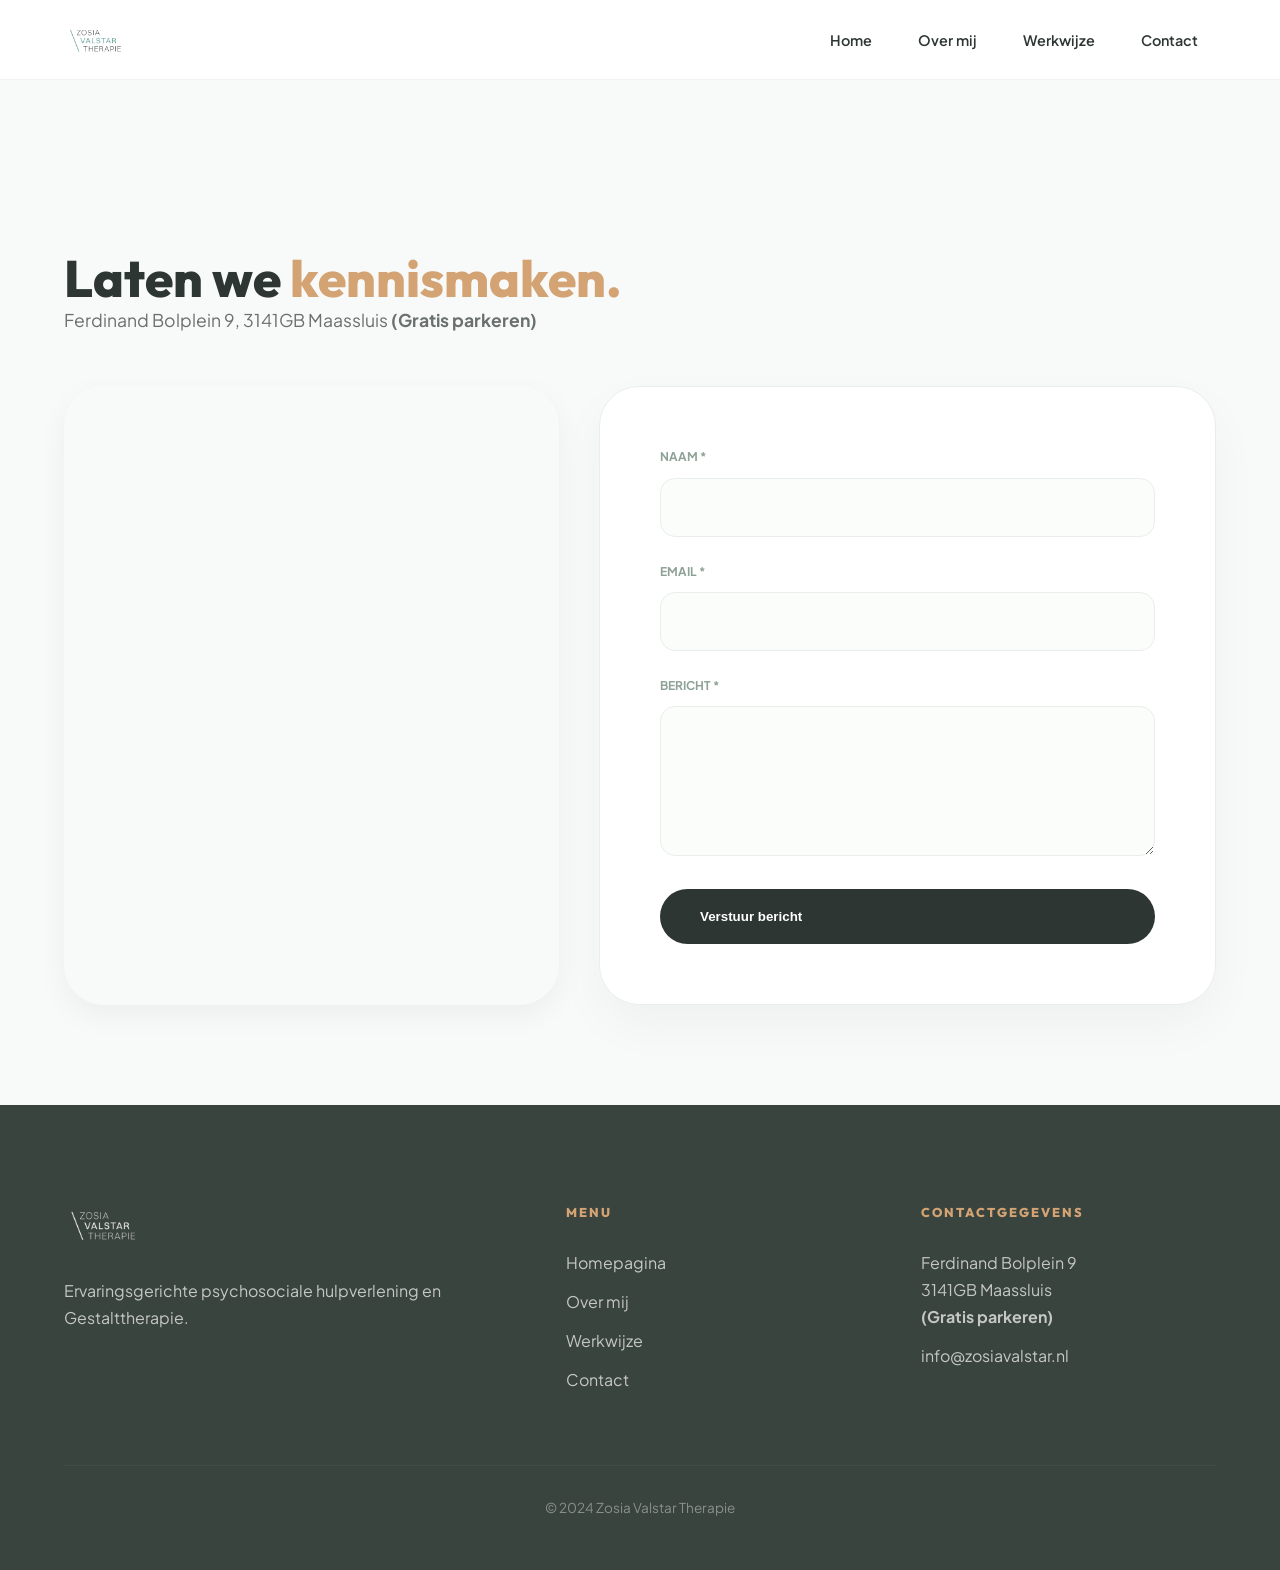
==== commit 0f3d24f2: "Add files via upload" ====
--- a/contact.html
+++ b/contact.html
@@ -8,45 +8,25 @@
 </head>
 <body>
     <div id="header-placeholder"></div>
-
-    <main style="padding-top: 140px;">
+    <main style="padding-top: 150px;">
         <section class="section">
             <div class="reveal" style="max-width: var(--container-max); margin: 0 auto 50px;">
                 <h2 style="font-size: 3.2rem;">Laten we <span style="color:var(--accent)">kennismaken.</span></h2>
-                <p style="opacity: 0.7; font-size: 1.1rem;">
-                    Ferdinand Bolplein 9, 3141GB Maassluis <strong>(Gratis parkeren)</strong>
-                </p>
+                <p style="opacity: 0.7; font-size: 1.1rem;">Ferdinand Bolplein 9, 3141GB Maassluis <strong>(Gratis parkeren)</strong></p>
             </div>
-
             <div class="centered-container contact-layout reveal">
-                <!-- Kaart links -->
-                <div class="map-box">
-                    <iframe src="https://www.google.com/maps/embed?pb=!1m18!1m12!1m3!1d2462.8364843997784!2d4.246476112520864!3d51.91866717178971!2m3!1f0!2f0!3f0!3m2!1i1024!2i768!4f13.1!3m3!1m2!1s0x47c4490f23f81e7d%3A0xc068869c99666014!2sFerdinand%20Bolplein%209%2C%203141%20GB%20Maassluis!5e0!3m2!1snl!2snl!4v1715600000000" width="100%" height="100%" style="border:0;" allowfullscreen="" loading="lazy"></iframe>
-                </div>
-
-                <!-- Formulier rechts -->
+                <div class="map-box"><iframe src="https://www.google.com/maps/embed?pb=!1m18!1m12!1m3!1d2462.8364843997784!2d4.246476112520864!3d51.91866717178971!2m3!1f0!2f0!3f0!3m2!1i1024!2i768!4f13.1!3m3!1m2!1s0x47c4490f23f81e7d%3A0xc068869c99666014!2sFerdinand%20Bolplein%209%2C%203141%20GB%20Maassluis!5e0!3m2!1snl!2snl!4v1715600000000" width="100%" height="100%" style="border:0;" allowfullscreen="" loading="lazy"></iframe></div>
                 <div class="form-box">
                     <form action="https://formspree.io/f/jouw-id" method="POST">
-                        <div class="f-group">
-                            <label>Je Naam *</label>
-                            <input type="text" name="name" required>
-                        </div>
-                        <div class="f-group">
-                            <label>E-mailadres *</label>
-                            <input type="email" name="email" required>
-                        </div>
-                        <div class="f-group">
-                            <label>Bericht *</label>
-                            <textarea name="message" required style="height: 150px;"></textarea>
-                        </div>
-                        <input type="text" name="_gotcha" style="display:none">
+                        <div class="f-group"><label>Naam *</label><input type="text" name="name" required></div>
+                        <div class="f-group"><label>Email *</label><input type="email" name="email" required></div>
+                        <div class="f-group"><label>Bericht *</label><textarea name="message" required style="height: 150px;"></textarea></div>
                         <button type="submit" class="btn" style="width: 100%;">Verstuur bericht</button>
                     </form>
                 </div>
             </div>
         </section>
     </main>
-
     <div id="footer-placeholder"></div>
     <script src="js/script.js"></script>
 </body>
--- a/style.css
+++ b/style.css
@@ -33,46 +33,53 @@
     width: 100%; height: var(--header-h); z-index: 1000;
     display: flex; align-items: center; justify-content: space-between;
     padding: 0 5%; 
-    background: rgba(255, 255, 255, 0.9); backdrop-filter: blur(15px);
+    background: rgba(255, 255, 255, 0.95); backdrop-filter: blur(15px);
     border-bottom: 1px solid rgba(0,0,0,0.05);
 }
 
-.header-logo img { 
-    height: 32px; /* Logo kleiner gemaakt voor subtiele look */
-    width: auto; 
-    display: block;
-}
+.header-logo img { height: 32px; width: auto; display: block; }
 
-.nav-links { display: flex; gap: 10px; list-style: none; }
-.nav-links a { 
+/* Desktop Nav */
+.desktop-nav .nav-links { display: flex; gap: 10px; list-style: none; }
+.desktop-nav .nav-links a { 
     text-decoration: none; color: var(--dark); font-weight: 600; font-size: 0.9rem;
     padding: 8px 18px; border-radius: 10px; transition: 0.3s;
 }
-.nav-links a:hover { color: var(--accent); background: var(--sage-light); }
+.desktop-nav .nav-links a:hover { color: var(--accent); background: var(--sage-light); }
+
+/* --- MOBIELE NAVIGATIE --- */
+.hamburger {
+    display: none; flex-direction: column; justify-content: space-around;
+    width: 28px; height: 20px; background: transparent; border: none; cursor: pointer; z-index: 2000;
+}
+.hamburger span { width: 100%; height: 2px; background: var(--dark); border-radius: 10px; transition: 0.3s var(--ease); }
+.hamburger.open span:nth-child(1) { transform: translateY(7px) rotate(45deg); }
+.hamburger.open span:nth-child(2) { opacity: 0; }
+.hamburger.open span:nth-child(3) { transform: translateY(-7px) rotate(-45deg); }
+
+.nav-overlay {
+    position: fixed; top: 0; right: -100%; width: 100%; height: 100vh;
+    background: var(--white); display: flex; align-items: center; justify-content: center;
+    transition: 0.5s var(--ease); z-index: 1500;
+}
+.nav-overlay.open { right: 0; }
+.mobile-nav-links { list-style: none; text-align: center; }
+.mobile-nav-links li { margin: 25px 0; }
+.mobile-nav-links a { font-family: 'Outfit', sans-serif; font-size: 2rem; font-weight: 800; color: var(--dark); text-decoration: none; }
 
 /* --- ANIMATIONS --- */
 .reveal { opacity: 0; transform: translateY(30px); transition: 1s var(--ease); }
 .reveal.visible { opacity: 1; transform: translateY(0); }
 
-/* --- GECENTREERDE LAYOUTS --- */
+/* --- LAYOUTS --- */
 .section { padding: 100px 5%; width: 100%; }
 .centered-container { 
-    max-width: var(--container-max); 
-    margin: 0 auto; 
-    display: flex; 
-    align-items: center; 
-    justify-content: space-between;
-    gap: 80px; 
+    max-width: var(--container-max); margin: 0 auto; 
+    display: flex; align-items: center; justify-content: space-between; gap: 80px; 
 }
-
 .flex-text { flex: 1.2; }
 .flex-image { flex: 1; display: flex; justify-content: center; }
-
-.rounded-img { 
-    width: 100%; max-width: 480px; height: auto; 
-    border-radius: var(--radius-lg); 
-    box-shadow: 0 25px 60px rgba(0,0,0,0.08);
-}
+.rounded-img { width: 100%; max-width: 480px; height: auto; border-radius: var(--radius-lg); box-shadow: 0 25px 60px rgba(0,0,0,0.08); }
 
 /* --- PRICE CARDS --- */
 .price-grid { display: grid; grid-template-columns: repeat(3, 1fr); gap: 30px; margin-top: 50px; }
@@ -103,18 +110,21 @@
 }
 .btn:hover { background: var(--accent); transform: scale(1.03); }
 
-/* --- FOOTER (Breed & Gecentreerd) --- */
+/* --- FOOTER --- */
 footer { background: var(--footer-bg); color: var(--white); padding: 100px 5% 50px; }
-.footer-inner { 
-    max-width: var(--container-max); margin: 0 auto; 
-    display: flex; justify-content: space-between; gap: 60px;
-}
+.footer-inner { max-width: var(--container-max); margin: 0 auto; display: flex; justify-content: space-between; gap: 60px; }
 .footer-col { flex: 1; }
 .footer-col h4 { color: var(--accent); margin-bottom: 30px; text-transform: uppercase; font-size: 0.8rem; letter-spacing: 2px; }
 .footer-col p, .footer-col a { color: rgba(255,255,255,0.7); text-decoration: none; font-size: 1rem; display: block; margin-bottom: 12px; }
 
+/* --- MOBILE OPTIMIZATION --- */
 @media (max-width: 1024px) {
-    .centered-container, .contact-layout, .price-grid { flex-direction: column !important; }
+    .desktop-nav { display: none; }
+    .hamburger { display: flex; }
+    .centered-container { flex-direction: column !important; text-align: center; gap: 40px; }
+    .flex-text { order: 2; } .flex-image { order: 1; }
+    .price-grid { grid-template-columns: 1fr; }
+    .contact-layout { flex-direction: column; }
+    .map-box { min-height: 350px; order: 2; } .form-box { order: 1; padding: 40px 25px; }
     .footer-inner { flex-direction: column; text-align: center; }
-    .nav-links { display: none; }
 }
